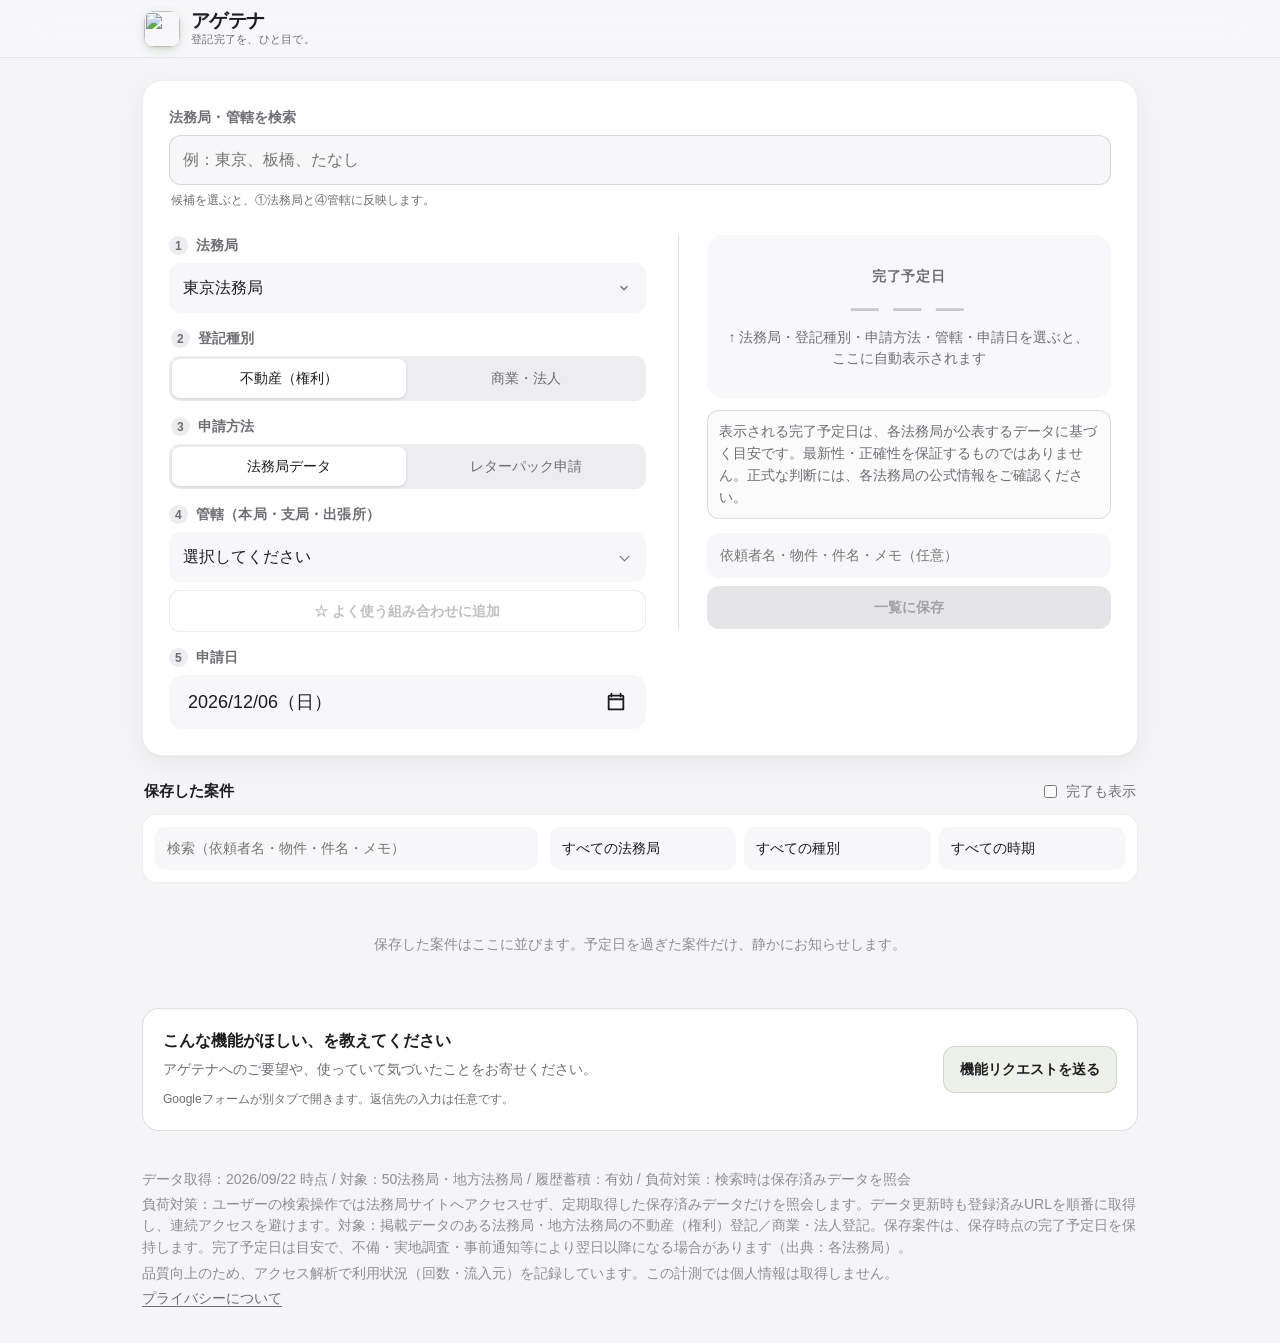
==== app/index.html @ fdaa285c "seo: アゲテナとミチテナの題名・説明文を整備" ====
<!DOCTYPE html>
<html lang="ja">
<head>
  <meta charset="UTF-8" />
  <meta name="viewport" content="width=device-width, initial-scale=1, viewport-fit=cover" />
  <meta name="theme-color" content="#f5f5f7" />
  <meta name="apple-mobile-web-app-capable" content="yes" />
  <meta name="apple-mobile-web-app-status-bar-style" content="default" />
  <meta name="apple-mobile-web-app-title" content="アゲテナ" />
  <title>アゲテナ｜登記完了予定日を確認する無料ツール</title>
  <meta name="description" content="不動産登記・商業登記の完了予定日を確認できる無料ツールです。法務局と申請日を選んで予定日を確認し、案件ごとに保存できます。いしもと司法書士事務所の実務ツール「テナシリーズ」。" />
  <link rel="manifest" href="manifest.webmanifest?v=20260710-agetena" />
  <link rel="apple-touch-icon" sizes="180x180" href="apple-touch-icon.png?v=20260719-v112" />
  <link rel="icon" href="icon.svg?v=20260719-v112" />
  <link rel="stylesheet" href="styles.css?v=20260913-native-date" />
  <!-- Google tag (gtag.js) -->
  <script async src="https://www.googletagmanager.com/gtag/js?id=G-985J90RYS6"></script>
  <script>
    window.dataLayer = window.dataLayer || [];
    function gtag(){dataLayer.push(arguments);}
    gtag("js", new Date());
    gtag("config", "G-985J90RYS6");
  </script>
  <!-- file:// でも動くようデータはJSで読み込む -->
  <script src="data/holidays.js"></script>
  <script src="data/business-days.js?v=20260915-holidays"></script>
  <script src="data/kanryo-integrity.js"></script>
  <script src="data/kanryo.js"></script>
</head>
<body>
  <header class="appbar">
    <div class="appbar__inner">
      <img class="appbar__logo" src="icon.svg?v=20260719-v112" alt="" />
      <div class="appbar__wordmark">
        <h1 class="appbar__title">アゲテナ</h1>
        <span class="appbar__tagline">登記完了を、ひと目で。</span>
      </div>
    </div>
  </header>

  <main class="container">
    <!-- 超過アラート（保存案件が予定日を超過したときだけ表示） -->
    <button id="alert-banner" class="alert-banner" type="button" hidden></button>

    <!-- 完了予定日チェッカー（主役） -->
    <section class="checker" aria-label="完了予定日を調べる">
      <div id="favorites-panel" class="favorites-panel" hidden>
        <div class="favorites-panel__label">よく使う組み合わせ</div>
        <div id="favorite-shortcuts" class="favorite-shortcuts"></div>
      </div>

      <div class="office-search">
        <label for="office-search" class="field__label">法務局・管轄を検索</label>
        <input id="office-search" class="office-search__input" type="search" placeholder="例：東京、板橋、たなし" autocomplete="off" aria-describedby="office-search-help" aria-controls="office-search-results" />
        <p id="office-search-help" class="office-search__help">候補を選ぶと、①法務局と④管轄に反映します。</p>
        <div id="office-search-results" class="office-search__results" hidden>
          <p id="office-search-status" class="office-search__status" role="status" aria-live="polite"></p>
          <ul id="office-search-list" class="office-search__list" aria-label="法務局・管轄の検索結果"></ul>
        </div>
      </div>

      <div class="checker__workspace">
      <div class="checker__inputs">
        <label class="field">
          <span class="field__label"><span class="step">1</span>法務局</span>
          <select id="f-jurisdiction"></select>
        </label>

        <fieldset class="field type-field">
          <legend class="field__label"><span class="step">2</span>登記種別</legend>
          <div class="type-switch">
            <label>
              <input type="radio" name="registration-type" value="realEstate" checked />
              <span>不動産（権利）</span>
            </label>
            <label>
              <input type="radio" name="registration-type" value="commercial" />
              <span>商業・法人</span>
            </label>
          </div>
        </fieldset>

        <fieldset class="field method-field">
          <legend class="field__label"><span class="step">3</span>申請方法</legend>
          <div class="method-switch">
            <label>
              <input type="radio" name="application-method" value="registryData" checked />
              <span>法務局データ</span>
            </label>
            <label>
              <input type="radio" name="application-method" value="letterPack" />
              <span>レターパック申請</span>
            </label>
          </div>
        </fieldset>

        <div class="field">
          <label for="f-office" class="field__label"><span class="step">4</span>管轄（本局・支局・出張所）</label>
          <div id="office-picker" class="office-picker">
            <button id="office-picker-toggle" class="office-picker__toggle" type="button" aria-label="管轄の候補を開く" aria-haspopup="listbox" aria-expanded="false" aria-controls="f-office" hidden>選択してください</button>
            <select id="f-office"></select>
          </div>
          <button id="favorite-toggle" class="favorite-toggle" type="button" aria-pressed="false" disabled>☆ よく使う組み合わせに追加</button>
        </div>

        <div class="field">
          <label for="f-apply" id="f-apply-label" class="field__label"><span class="step">5</span>申請日</label>
          <span class="date-input-wrap">
            <span class="date-input-face" aria-hidden="true">
              <span id="f-apply-display" class="date-input-display"></span>
              <svg class="date-input-calendar" viewBox="0 0 24 24" aria-hidden="true">
                <path d="M7 3v3M17 3v3M4 9h16M5 5h14a1 1 0 0 1 1 1v14H4V6a1 1 0 0 1 1-1Z" />
              </svg>
            </span>
            <input id="f-apply" class="date-input-native" type="date" aria-labelledby="f-apply-label" />
          </span>
        </div>
      </div>

      <div class="checker__summary">
      <!-- 結果（常時表示・自動更新） -->
      <div id="result" class="result result--empty" aria-live="polite">
        <div class="result__caption">完了予定日</div>
        <div class="result__date" id="result-date">— — —</div>
        <div class="result__hint" id="result-hint">↑ 法務局・登記種別・管轄・申請日を選ぶと、ここに自動表示されます</div>
        <button id="result-calendar" class="result__calendar" type="button" hidden>
          <strong>日付を選んで保存</strong>
          <span>登録日と案件名を確認</span>
        </button>
      </div>
      <div class="notice" role="note">
        表示される完了予定日は、各法務局が公表するデータに基づく目安です。最新性・正確性を保証するものではありません。正式な判断には、各法務局の公式情報をご確認ください。
      </div>

      <!-- 保存（補助動作） -->
      <div class="save-row">
        <input id="f-label" type="text" placeholder="依頼者名・物件・件名・メモ（任意）" autocomplete="off" />
        <button id="f-add" class="btn btn--primary" type="button" disabled>一覧に保存</button>
      </div>
      <p id="save-message" class="save-message" hidden></p>
      </div>
      </div>
    </section>

    <!-- 保存先 -->
    <section id="storage-panel" class="storage-panel" aria-label="保存先の設定" hidden>
      <div class="storage-panel__head">
        <div>
          <h2 class="storage-panel__title">保存先</h2>
          <p id="sync-status" class="storage-panel__status">この端末だけに保存中。共有DBには送信されません。</p>
        </div>
      </div>
      <div class="storage-tabs" role="group" aria-label="保存先を選択">
        <button id="mode-local" class="storage-tab is-active" type="button" aria-pressed="true">この端末</button>
        <button id="mode-shared" class="storage-tab" type="button" aria-pressed="false">事務所共有</button>
      </div>
      <form id="shared-login" class="shared-login" hidden>
        <input id="shared-email" type="email" placeholder="メールアドレス" autocomplete="email" />
        <input id="shared-password" type="password" placeholder="パスワード" autocomplete="current-password" />
        <button class="btn btn--primary" type="submit">ログイン</button>
      </form>
      <div id="shared-session" class="shared-session" hidden>
        <label class="shared-office-field">
          <span>事務所</span>
          <select id="shared-office"></select>
        </label>
        <div class="shared-session__actions">
          <button id="shared-refresh" class="mini" type="button">更新</button>
          <button id="shared-logout" class="mini mini--del" type="button">ログアウト</button>
        </div>
      </div>
      <p id="shared-message" class="shared-message" hidden></p>
    </section>

    <!-- 一覧 -->
    <section aria-label="保存した案件">
      <div class="list-head">
        <h2 id="list-title" class="list-head__title">保存した案件</h2>
        <label class="toggle">
          <input id="show-done" type="checkbox" />
          <span>完了も表示</span>
        </label>
      </div>
      <div class="list-tools" aria-label="保存案件の検索と絞り込み">
        <input id="case-search" class="case-search" type="search" placeholder="検索（依頼者名・物件・件名・メモ）" autocomplete="off" />
        <div class="list-filter-grid">
          <select id="case-jurisdiction-filter" aria-label="法務局で絞り込み">
            <option value="">すべての法務局</option>
          </select>
          <select id="case-type-filter" aria-label="種別で絞り込み">
            <option value="">すべての種別</option>
          </select>
          <select id="case-week-filter" aria-label="時期で絞り込み">
            <option value="">すべての時期</option>
            <option value="overdue">期限超過</option>
            <option value="today">今日</option>
            <option value="thisWeek">今週</option>
            <option value="nextWeek">来週</option>
            <option value="later">それ以降</option>
            <option value="unknown">予定日未掲載</option>
          </select>
        </div>
      </div>
      <div id="list" class="list"></div>
      <p id="empty" class="empty">保存した案件はここに並びます。予定日を過ぎた案件だけ、静かにお知らせします。</p>
    </section>

    <section class="feature-request" aria-labelledby="feature-request-title">
      <div>
        <h2 id="feature-request-title">こんな機能がほしい、を教えてください</h2>
        <p>アゲテナへのご要望や、使っていて気づいたことをお寄せください。</p>
        <small>Googleフォームが別タブで開きます。返信先の入力は任意です。</small>
      </div>
      <a class="feature-request__link" href="https://forms.gle/4VkBMT9DcBPb3EDLA" target="_blank" rel="noopener noreferrer">機能リクエストを送る</a>
    </section>
  </main>

  <dialog id="calendar-sheet" class="report-sheet calendar-sheet" aria-labelledby="calendar-sheet-title">
    <div class="report-sheet__handle" aria-hidden="true"></div>
    <div class="report-sheet__head">
      <div>
        <p class="report-sheet__eyebrow">案件保存</p>
        <h2 id="calendar-sheet-title" class="report-sheet__title">登録日を保存</h2>
      </div>
      <button id="calendar-close" class="report-sheet__close" type="button" aria-label="閉じる">×</button>
    </div>
    <p id="calendar-sheet-summary" class="calendar-sheet__summary"></p>
    <label class="calendar-sheet__field">
      <span>登録日</span>
      <input id="calendar-date" type="date" />
    </label>
    <label class="calendar-sheet__field">
      <span>依頼者名・会社名など</span>
      <input id="calendar-label" type="text" autocomplete="off" />
    </label>
    <p id="calendar-title-preview" class="calendar-sheet__title-preview"></p>
    <p id="calendar-sheet-note" class="calendar-sheet__note"></p>
    <button id="calendar-open" class="btn btn--primary report-sheet__copy" type="button">保存</button>
  </dialog>
  <dialog id="report-sheet" class="report-sheet" aria-labelledby="report-sheet-title">
    <div class="report-sheet__handle" aria-hidden="true"></div>
    <div class="report-sheet__head">
      <div>
        <p class="report-sheet__eyebrow">申請報告</p>
        <h2 id="report-sheet-title" class="report-sheet__title">報告文をコピー</h2>
      </div>
      <button id="report-close" class="report-sheet__close" type="button" aria-label="閉じる">×</button>
    </div>
    <textarea id="report-text" class="report-sheet__text" readonly aria-label="申請報告文"></textarea>
    <button id="report-copy" class="btn btn--primary report-sheet__copy" type="button">文面をコピー</button>
  </dialog>

  <footer class="footer">
    <p id="data-meta"></p>
    <p class="footer__note">負荷対策：ユーザーの検索操作では法務局サイトへアクセスせず、定期取得した保存済みデータだけを照会します。データ更新時も登録済みURLを順番に取得し、連続アクセスを避けます。対象：掲載データのある法務局・地方法務局の不動産（権利）登記／商業・法人登記。保存案件は、保存時点の完了予定日を保持します。完了予定日は目安で、不備・実地調査・事前通知等により翌日以降になる場合があります（出典：各法務局）。</p>
    <p class="footer__note">品質向上のため、アクセス解析で利用状況（回数・流入元）を記録しています。この計測では個人情報は取得しません。</p>
    <p class="footer__links"><a href="privacy.html">プライバシーについて</a></p>
  </footer>

  <script src="shared-config.js?v=20260803-v137"></script>
  <script src="app.js?v=20260915-holidays"></script>
  <script data-goatcounter="https://agetena.goatcounter.com/count"
        async src="//gc.zgo.at/count.js"></script>
</body>
</html>
---- app/styles.css ----
:root {
  --background: #f5f5f7;
  --surface: #ffffff;
  --surface-soft: #f7f7f9;
  --text: #1d1d1f;
  --text-secondary: #6e6e73;
  --text-tertiary: #8e8e93;
  --line: rgba(60, 60, 67, 0.16);
  --line-strong: rgba(60, 60, 67, 0.24);
  --focus: #0071e3;
  --brand: #718260;
  --brand-soft: #edf1e9;
  --danger: #a63f3a;
  --danger-bg: #fff7f6;
  --danger-line: rgba(166, 63, 58, 0.18);
  --warning: #8a6416;
  --warning-bg: #fffaf0;
  --shadow: 0 1px 2px rgba(0, 0, 0, 0.04), 0 8px 28px rgba(0, 0, 0, 0.05);
  --radius: 20px;
}

* { box-sizing: border-box; }

html, body {
  margin: 0;
  padding: 0;
  background: var(--background);
  color: var(--text);
  font-family: -apple-system, BlinkMacSystemFont, "SF Pro Display", "SF Pro Text",
    "Helvetica Neue", "Hiragino Sans", "Yu Gothic UI", "Meiryo", sans-serif;
  -webkit-font-smoothing: antialiased;
  -moz-osx-font-smoothing: grayscale;
  -webkit-text-size-adjust: 100%;
  line-height: 1.5;
}

button, input, select { font: inherit; }

/* Header */
.appbar {
  position: sticky;
  top: 0;
  z-index: 10;
  padding: env(safe-area-inset-top) 0 0;
  color: var(--text);
  background: rgba(248, 248, 250, 0.82);
  border-bottom: 1px solid rgba(60, 60, 67, 0.08);
  -webkit-backdrop-filter: saturate(190%) blur(24px);
  backdrop-filter: saturate(190%) blur(24px);
}
.appbar__inner {
  display: flex;
  align-items: center;
  gap: 11px;
  max-width: 600px;
  margin: 0 auto;
  padding: 11px 24px 10px;
}
.appbar__logo {
  display: block;
  width: 36px;
  height: 36px;
  border-radius: 10px;
  box-shadow: 0 3px 10px rgba(79, 111, 39, 0.2), 0 1px 2px rgba(0, 0, 0, 0.08);
}
.appbar__wordmark {
  display: flex;
  flex-direction: column;
  min-width: 0;
  gap: 1px;
}
.appbar__title {
  margin: 0;
  font-size: 19px;
  font-weight: 730;
  line-height: 1.08;
  letter-spacing: -0.035em;
}
.appbar__tagline { color: var(--text-secondary); font-size: 11px; font-weight: 560; line-height: 1.25; letter-spacing: 0.025em; }

/* Layout */
.container { max-width: 600px; margin: 0 auto; padding: 22px 22px 10px; }

/* Overdue notice: displayed only after the due date */
.alert-banner {
  display: block;
  width: 100%;
  margin: 0 0 16px;
  padding: 13px 15px;
  color: var(--danger);
  background: var(--danger-bg);
  border: 1px solid var(--danger-line);
  border-radius: 14px;
  text-align: left;
  font-size: 14px;
  font-weight: 600;
  line-height: 1.45;
  cursor: pointer;
  transition: opacity 0.15s ease, transform 0.15s ease;
}
.alert-banner[hidden] { display: none; }
.alert-banner:active { transform: scale(0.995); opacity: 0.8; }
.alert-banner .alert-banner__sub {
  display: block;
  margin-top: 3px;
  color: #8a6663;
  font-size: 14px;
  font-weight: 400;
}

/* Main checker */
.checker {
  margin-bottom: 24px;
  padding: 18px;
  background: var(--surface);
  border: 1px solid rgba(60, 60, 67, 0.08);
  border-radius: var(--radius);
  box-shadow: var(--shadow);
}
.favorites-panel {
  margin: 0 0 16px;
  padding: 0 0 16px;
  border-bottom: 1px solid var(--line);
}
.favorites-panel[hidden] { display: none; }
.favorites-panel__label {
  margin-bottom: 9px;
  color: var(--text-secondary);
  font-size: 14px;
  font-weight: 600;
}
.favorite-shortcuts {
  display: grid;
  grid-template-columns: 1fr;
  gap: 8px;
}
.favorite-chip {
  display: flex;
  align-items: center;
  gap: 10px;
  width: 100%;
  min-width: 0;
  padding: 10px 12px;
  color: var(--text);
  background: var(--surface-soft);
  border: 1px solid var(--line);
  border-radius: 12px;
  text-align: left;
  cursor: pointer;
}
.favorite-chip:active { opacity: 0.7; }
.favorite-chip__star {
  flex: 0 0 auto;
  color: #8a731e;
  font-size: 15px;
}
.favorite-chip__text { min-width: 0; }
.favorite-chip__office {
  display: block;
  color: var(--text);
  font-size: 14px;
  font-weight: 600;
  line-height: 1.35;
  overflow-wrap: anywhere;
}
.favorite-chip__meta {
  display: block;
  margin-top: 2px;
  color: var(--text-secondary);
  font-size: 14px;
  line-height: 1.35;
  overflow-wrap: anywhere;
}
.checker__inputs { display: flex; flex-direction: column; gap: 15px; }

.field { display: block; }
.type-field,
.method-field { min-width: 0; margin: 0; padding: 0; border: 0; }
.field__label {
  display: flex;
  align-items: center;
  gap: 8px;
  margin-bottom: 7px;
  color: var(--text-secondary);
  font-size: 14px;
  font-weight: 600;
  letter-spacing: 0.01em;
}
.step {
  display: inline-flex;
  align-items: center;
  justify-content: center;
  width: 19px;
  height: 19px;
  border-radius: 50%;
  color: var(--text-secondary);
  background: #ededf0;
  font-size: 12px;
  font-weight: 650;
}
.type-switch,
.method-switch {
  display: grid;
  grid-template-columns: 1fr 1fr;
  gap: 3px;
  padding: 3px;
  background: #ededf0;
  border-radius: 11px;
}
.type-switch label,
.method-switch label { position: relative; cursor: pointer; }
.type-switch input,
.method-switch input { position: absolute; opacity: 0; pointer-events: none; }
.type-switch span,
.method-switch span {
  display: block;
  padding: 9px 7px;
  border-radius: 8px;
  color: var(--text-secondary);
  font-size: 14px;
  font-weight: 550;
  text-align: center;
  transition: color 0.15s ease, background 0.15s ease, box-shadow 0.15s ease;
}
.type-switch input:checked + span,
.method-switch input:checked + span {
  color: var(--text);
  background: var(--surface);
  box-shadow: 0 1px 3px rgba(0, 0, 0, 0.12);
}
.type-switch input:focus-visible + span,
.method-switch input:focus-visible + span { outline: 3px solid rgba(0, 113, 227, 0.22); }

.field select,
.field input {
  width: 100%;
  padding: 12px 13px;
  color: var(--text);
  background-color: var(--surface-soft);
  border: 1px solid transparent;
  border-radius: 12px;
  font-size: 16px;
  appearance: none;
  transition: background 0.15s ease, border-color 0.15s ease, box-shadow 0.15s ease;
}
.field select {
  padding-right: 40px;
  cursor: pointer;
  background-image: url("data:image/svg+xml,%3Csvg xmlns='http://www.w3.org/2000/svg' width='14' height='14' viewBox='0 0 24 24' fill='none' stroke='%236e6e73' stroke-width='2.2'%3E%3Cpath d='M6 9l6 6 6-6'/%3E%3C/svg%3E");
  background-repeat: no-repeat;
  background-position: right 14px center;
}
.field select:focus,
.field input:focus,
.save-row input:focus {
  outline: none;
  background-color: var(--surface);
  border-color: var(--focus);
  box-shadow: 0 0 0 3px rgba(0, 113, 227, 0.14);
}
.date-input-wrap {
  position: relative;
  display: flex;
  align-items: center;
  min-height: 52px;
  background: var(--surface-soft);
  border: 1px solid transparent;
  border-radius: 14px;
  overflow: hidden;
}
.date-input-face {
  display: flex;
  align-items: center;
  justify-content: space-between;
  width: 100%;
  min-height: 52px;
  padding: 0 18px;
  color: var(--text);
  background: transparent;
  border: 0;
  pointer-events: none;
}

.date-input-display {
  color: var(--text);
  font-size: 18px;
  font-weight: 450;
  font-variant-numeric: tabular-nums;
  pointer-events: none;
}
.date-input-calendar { width: 22px; height: 22px; fill: none; stroke: currentColor; stroke-width: 2; stroke-linecap: round; stroke-linejoin: round; pointer-events: none; }
/* 日付欄を直接操作させ、iOSで動かないshowPicker()に依存しない。 */
.field .date-input-native {
  position: absolute;
  inset: 0;
  width: 100%;
  height: 100%;
  min-width: 0;
  margin: 0;
  padding: 0;
  opacity: 0;
  cursor: pointer;
}
/* PCでも日付文字列・アイコンのどちらからも標準カレンダーを開く。 */
.date-input-native::-webkit-calendar-picker-indicator {
  position: absolute;
  inset: 0;
  width: auto;
  height: auto;
  margin: 0;
  padding: 0;
  cursor: pointer;
}
.date-input-wrap:focus-within {
  background: var(--surface);
  border-color: var(--focus);
  box-shadow: 0 0 0 3px rgba(0, 113, 227, 0.14);
}
.favorite-toggle {
  display: block;
  width: 100%;
  min-height: 42px;
  margin: 8px 0 0;
  padding: 9px 12px;
  color: var(--text-secondary);
  background: var(--surface);
  border: 1px solid var(--line);
  border-radius: 11px;
  font-size: 14px;
  font-weight: 600;
  cursor: pointer;
  transition: background 0.15s ease, border-color 0.15s ease, opacity 0.15s ease;
}
.favorite-toggle.is-active {
  color: #75631d;
  background: #fffaf0;
  border-color: rgba(117, 99, 29, 0.22);
}
.favorite-toggle:disabled { color: var(--text-tertiary); cursor: default; opacity: 0.55; }

/* Date result */
.result {
  margin: 18px 0;
  padding: 22px 16px 20px;
  background: var(--surface-soft);
  border: 1px solid transparent;
  border-radius: 16px;
  text-align: center;
  transition: background 0.18s ease, border-color 0.18s ease;
}
.result__caption {
  color: var(--text-secondary);
  font-size: 14px;
  font-weight: 600;
  letter-spacing: 0.05em;
}
.result__date {
  margin: 5px 0 3px;
  color: var(--text);
  font-size: 36px;
  font-weight: 650;
  line-height: 1.16;
  letter-spacing: 0;
  font-variant-numeric: tabular-nums;
}
.result__hint { color: var(--text-secondary); font-size: 14px; }
.result__calendar {
  display: flex;
  flex-direction: column;
  align-items: center;
  gap: 2px;
  width: 100%;
  margin-top: 14px;
  padding: 11px 14px;
  color: #365625;
  background: rgba(158, 202, 69, 0.14);
  border: 1px solid rgba(103, 138, 54, 0.24);
  border-radius: 12px;
  cursor: pointer;
  transition: transform 100ms ease-out, background 150ms ease-out;
}
.result__calendar[hidden] { display: none; }
.result__calendar strong { font-size: 14px; font-weight: 700; }
.result__calendar span { color: var(--text-secondary); font-size: 12px; font-weight: 500; }
.result__calendar:active { transform: scale(0.985); background: rgba(158, 202, 69, 0.22); }
.result__calendar:focus-visible { outline: 3px solid rgba(103, 138, 54, 0.24); outline-offset: 2px; }

.result--empty { background: #f8f8fa; }
.result--empty .result__date { color: #c7c7cc; font-size: 28px; letter-spacing: 0.12em; }
.result--ok,
.result--due { background: var(--surface-soft); }
.result--over {
  background: var(--danger-bg);
  border-color: var(--danger-line);
}
.result--over .result__date { color: var(--danger); }
.result--over .result__hint { color: #8a6663; }
.result--warn { background: var(--warning-bg); }
.result--warn .result__date { color: var(--warning); font-size: 22px; letter-spacing: 0; }
.result--warn .result__caption { color: #8a7347; }
.notice {
  margin: -6px 0 14px;
  padding: 10px 11px;
  color: var(--text-secondary);
  background: #fbfbfc;
  border: 1px solid var(--line);
  border-radius: 12px;
  font-size: 14px;
  line-height: 1.55;
}
.integrity-status {
  margin: -5px 0 15px;
  padding: 8px 10px;
  color: var(--text-secondary);
  background: var(--surface-soft);
  border-radius: 10px;
  font-size: 12px;
  line-height: 1.45;
}
.integrity-status--ok { color: #4d5f3d; background: #f1f6ec; }
.integrity-status--warn { color: var(--warning); background: var(--warning-bg); }
.integrity-status--error { color: var(--danger); background: var(--danger-bg); }

/* Save */
.save-row { display: flex; gap: 8px; }
.save-row input {
  flex: 1;
  min-width: 0;
  padding: 11px 12px;
  color: var(--text);
  background: var(--surface-soft);
  border: 1px solid transparent;
  border-radius: 12px;
  font-size: 14px;
}
.btn {
  padding: 11px 17px;
  border: 0;
  border-radius: 12px;
  font-size: 14px;
  font-weight: 600;
  white-space: nowrap;
  cursor: pointer;
  transition: transform 0.08s ease, opacity 0.15s ease;
}
.btn:active { transform: scale(0.98); }
.btn--primary { color: #fff; background: var(--text); }
.btn--primary:disabled { color: #a1a1a6; background: #e5e5e7; cursor: default; }
.save-message {
  margin: 7px 2px 0;
  color: var(--text-secondary);
  font-size: 12px;
  line-height: 1.45;
}
.save-message--warn { color: var(--warning); }

/* Saved cases */
.list-head { display: flex; align-items: center; justify-content: space-between; margin: 4px 2px 11px; }
.list-head__title { margin: 0; color: var(--text); font-size: 15px; font-weight: 650; letter-spacing: 0; }
.toggle { display: flex; align-items: center; gap: 6px; color: var(--text-secondary); font-size: 14px; }
.toggle input { accent-color: var(--text); }
.list-tools {
  margin: 0 0 12px;
  padding: 12px;
  background: var(--surface);
  border: 1px solid rgba(60, 60, 67, 0.08);
  border-radius: 15px;
  box-shadow: 0 1px 2px rgba(0, 0, 0, 0.025);
}
.case-search,
.list-filter-grid select {
  width: 100%;
  min-width: 0;
  padding: 10px 11px;
  color: var(--text);
  background: var(--surface-soft);
  border: 1px solid transparent;
  border-radius: 11px;
  font-size: 14px;
  appearance: none;
}
.case-search:focus,
.list-filter-grid select:focus {
  outline: none;
  background-color: var(--surface);
  border-color: var(--focus);
  box-shadow: 0 0 0 3px rgba(0, 113, 227, 0.14);
}
.list-filter-grid {
  display: grid;
  grid-template-columns: minmax(0, 1fr) minmax(0, 1fr);
  gap: 8px;
  margin-top: 8px;
}
.list-filter-grid .mini { min-height: 39px; }

.list { display: flex; flex-direction: column; gap: 10px; }
.list-group {
  margin: 8px 2px 0;
  color: var(--text-secondary);
  font-size: 14px;
  font-weight: 700;
}
.item {
  padding: 15px;
  background: var(--surface);
  border: 1px solid rgba(60, 60, 67, 0.08);
  border-radius: 17px;
  box-shadow: 0 1px 2px rgba(0, 0, 0, 0.025);
}
.item--due { background: var(--surface); }
.item--over { background: var(--danger-bg); border-color: var(--danger-line); }
.item--unknown { background: #fffdf8; }
.item--draft { background: #fbfff2; border-color: rgba(158, 202, 69, 0.34); }
.item--done { opacity: 0.52; }
.item__top { display: flex; align-items: center; gap: 8px; margin-bottom: 6px; }
.item__label {
  flex: 1;
  min-width: 0;
  padding: 3px 5px;
  margin: -3px -5px;
  color: var(--text);
  background: transparent;
  border: 0;
  border-radius: 8px;
  font-size: 15px;
  font-weight: 650;
  text-align: left;
  word-break: break-all;
  cursor: pointer;
  transition: background 100ms ease-out, transform 100ms ease-out;
}
.item__label:active { background: rgba(60, 60, 67, 0.08); transform: scale(0.985); }
.item__label:focus-visible { outline: 3px solid rgba(0, 113, 227, 0.22); }
.badge {
  padding: 3px 8px;
  border-radius: 999px;
  font-size: 14px;
  font-weight: 600;
  white-space: nowrap;
}
.badge--wait { color: var(--text-secondary); background: #efeff1; }
.badge--due { color: #53687c; background: #eef3f7; }
.badge--over { color: var(--danger); background: #f8e9e7; }
.badge--unknown { color: var(--warning); background: #f8f0dc; }
.badge--draft { color: #5f7f1f; background: #edf6d8; }
.badge--done { color: var(--text-tertiary); background: #efeff1; }
.item__office,
.item__row { color: var(--text-secondary); font-size: 14px; }
.item__due { margin-top: 3px; color: var(--text-secondary); font-size: 14px; }
.item__due b { color: var(--text); font-size: 15px; font-weight: 600; }
.item__source { margin-left: 6px; color: var(--text-tertiary); font-size: 12px; font-weight: 500; }
.item__latest {
  margin-top: 4px;
  padding: 7px 9px;
  color: var(--text-secondary);
  background: var(--surface-soft);
  border-radius: 9px;
  font-size: 14px;
}
.item__latest b { color: var(--text); font-weight: 600; }
.item__latest-note { margin-left: 5px; color: var(--text-tertiary); font-size: 14px; }
.item__snapshot { margin-top: 3px; color: var(--text-tertiary); font-size: 12px; }
.item--draft .item__due b { color: #4f6f1c; }
.item--over .item__due b { color: var(--danger); }
.item__actions { display: flex; flex-wrap: wrap; gap: 8px; margin-top: 11px; }
.mini {
  padding: 6px 11px;
  color: var(--text-secondary);
  background: #f3f3f5;
  border: 0;
  border-radius: 9px;
  font-size: 14px;
  font-weight: 550;
  cursor: pointer;
}
.mini--done { color: #3d5f76; }
.mini--copy { color: #4d5f3d; }
.mini--calendar { color: #6c5a20; }
.mini--undo { color: var(--text-secondary); }
.mini--del { margin-left: auto; color: #9b5a56; background: transparent; }
.empty { padding: 25px 16px; color: var(--text-tertiary); text-align: center; font-size: 14px; }

/* Footer */
.mini--report { color: #315f48; background: #edf6f0; }
.footer {
  max-width: 600px;
  margin: 0 auto;
  padding: 16px 22px calc(30px + env(safe-area-inset-bottom));
  color: var(--text-tertiary);
  font-size: 14px;
}
.footer p { margin: 4px 0; }
.footer__note { line-height: 1.55; }
.footer__links a { color: var(--text-secondary); text-underline-offset: 3px; }

/* Privacy page */
.privacy-page { padding-top: 24px; }
.privacy-card,
.privacy-section {
  margin-bottom: 16px;
  padding: 18px;
  background: var(--surface);
  border: 1px solid rgba(60, 60, 67, 0.08);
  border-radius: 18px;
  box-shadow: var(--shadow);
}
.privacy-page__eyebrow {
  margin: 0 0 6px;
  color: var(--brand);
  font-size: 14px;
  font-weight: 700;
}
.privacy-page__title {
  margin: 0 0 8px;
  color: var(--text);
  font-size: 22px;
  letter-spacing: 0;
  line-height: 1.35;
}
.privacy-page__lead,
.privacy-page__updated,
.privacy-section p,
.privacy-section li {
  color: var(--text-secondary);
  font-size: 14px;
  line-height: 1.75;
}
.privacy-page__lead,
.privacy-page__updated,
.privacy-section p { margin: 0 0 10px; }
.privacy-page__updated { font-size: 14px; }
.privacy-section h2 {
  margin: 0 0 10px;
  color: var(--text);
  font-size: 15px;
  font-weight: 700;
  letter-spacing: 0;
}
.privacy-section ul { margin: 0 0 10px; padding-left: 1.4em; }
.privacy-section a,
.privacy-page__back a {
  color: var(--brand);
  font-weight: 650;
  text-underline-offset: 3px;
}
.privacy-page__back {
  margin: 20px 0 0;
  text-align: center;
  font-size: 14px;
}

@media (max-width: 390px) {
  .container { padding-inline: 16px; }
  .checker { padding: 15px; }
  .result__date { font-size: 32px; }
  .save-row { flex-direction: column; }
  .btn { width: 100%; }
  .list-filter-grid { grid-template-columns: 1fr; }
}

/* Storage mode / office sharing */
.storage-panel {
  margin: 0 0 18px;
  padding: 15px;
  background: var(--surface);
  border: 1px solid rgba(60, 60, 67, 0.08);
  border-radius: 17px;
  box-shadow: 0 1px 2px rgba(0, 0, 0, 0.025);
}
.storage-panel__head { display: flex; align-items: flex-start; justify-content: space-between; gap: 10px; }
.storage-panel__title { margin: 0; color: var(--text); font-size: 14px; font-weight: 650; letter-spacing: 0; }
.storage-panel__status { margin: 3px 0 0; color: var(--text-secondary); font-size: 14px; line-height: 1.45; }
.storage-tabs {
  display: grid;
  grid-template-columns: 1fr 1fr;
  gap: 3px;
  margin-top: 12px;
  padding: 3px;
  background: #ededf0;
  border-radius: 11px;
}
.storage-tab {
  padding: 9px 7px;
  color: var(--text-secondary);
  background: transparent;
  border: 0;
  border-radius: 8px;
  font-size: 14px;
  font-weight: 550;
  cursor: pointer;
  transition: color 0.15s ease, background 0.15s ease, box-shadow 0.15s ease;
}
.storage-tab.is-active {
  color: var(--text);
  background: var(--surface);
  box-shadow: 0 1px 3px rgba(0, 0, 0, 0.12);
}
.storage-tab:focus-visible { outline: 3px solid rgba(0, 113, 227, 0.22); }
.shared-login {
  display: grid;
  grid-template-columns: minmax(0, 1fr) minmax(0, 1fr) auto;
  gap: 8px;
  margin-top: 12px;
}
.shared-login[hidden],
.shared-session[hidden],
.shared-message[hidden] { display: none; }
.shared-login input,
.shared-office-field select {
  min-width: 0;
  padding: 10px 11px;
  color: var(--text);
  background: var(--surface-soft);
  border: 1px solid transparent;
  border-radius: 12px;
  font-size: 14px;
}
.shared-login input:focus,
.shared-office-field select:focus {
  outline: none;
  background-color: var(--surface);
  border-color: var(--focus);
  box-shadow: 0 0 0 3px rgba(0, 113, 227, 0.14);
}
.shared-session { display: flex; align-items: end; gap: 10px; margin-top: 12px; }
.shared-office-field { flex: 1; min-width: 0; color: var(--text-secondary); font-size: 14px; font-weight: 600; }
.shared-office-field span { display: block; margin-bottom: 5px; }
.shared-office-field select { width: 100%; }
.shared-session__actions { display: flex; gap: 7px; padding-bottom: 1px; }
.shared-message {
  margin: 11px 0 0;
  padding: 10px 11px;
  color: var(--warning);
  background: var(--warning-bg);
  border-radius: 12px;
  font-size: 14px;
  line-height: 1.5;
}

/* Application report sheet */
.report-sheet {
  width: min(520px, calc(100% - 28px));
  margin: auto auto max(14px, env(safe-area-inset-bottom));
  padding: 10px 16px 16px;
  color: var(--text);
  background: rgba(250, 250, 252, 0.9);
  backdrop-filter: blur(28px) saturate(180%);
  -webkit-backdrop-filter: blur(28px) saturate(180%);
  border: 1px solid rgba(255, 255, 255, 0.72);
  border-radius: 24px;
  box-shadow: 0 20px 60px rgba(0, 0, 0, 0.24);
}
.report-sheet[open] { animation: sheet-in 320ms cubic-bezier(0.22, 1, 0.36, 1); }
.report-sheet::backdrop { background: rgba(18, 18, 20, 0.28); backdrop-filter: blur(3px); }
.report-sheet__handle { width: 36px; height: 5px; margin: 0 auto 12px; background: rgba(60, 60, 67, 0.25); border-radius: 999px; }
.report-sheet__head { display: flex; align-items: flex-start; justify-content: space-between; gap: 12px; }
.report-sheet__eyebrow { margin: 0 0 3px; color: var(--text-secondary); font-size: 12px; font-weight: 650; letter-spacing: 0.04em; }
.report-sheet__title { margin: 0; font-size: 20px; line-height: 1.2; letter-spacing: -0.02em; }
.report-sheet__close { width: 32px; height: 32px; padding: 0; color: var(--text-secondary); background: rgba(118, 118, 128, 0.12); border: 0; border-radius: 50%; font-size: 22px; line-height: 1; cursor: pointer; }
.report-sheet__close:active { transform: scale(0.92); }
.report-sheet__text { box-sizing: border-box; width: 100%; min-height: 160px; margin: 16px 0 12px; padding: 14px; resize: vertical; color: var(--text); background: rgba(255, 255, 255, 0.72); border: 1px solid rgba(60, 60, 67, 0.1); border-radius: 15px; font: inherit; font-size: 15px; line-height: 1.7; }
.report-sheet__copy { width: 100%; }
.calendar-sheet__summary {
  margin: 14px 0 12px;
  color: var(--text);
  font-size: 15px;
  line-height: 1.55;
}
.calendar-sheet__field {
  display: grid;
  gap: 6px;
  margin: 0 0 12px;
  color: var(--text-secondary);
  font-size: 13px;
  font-weight: 650;
}
.calendar-sheet__field input {
  box-sizing: border-box;
  width: 100%;
  padding: 13px 14px;
  color: var(--text);
  background: rgba(255, 255, 255, 0.76);
  border: 1px solid rgba(60, 60, 67, 0.12);
  border-radius: 14px;
  font: inherit;
  font-size: 17px;
}
.calendar-sheet__note {
  margin: 0 0 14px;
  color: var(--text-secondary);
  font-size: 13px;
  line-height: 1.55;
}
.calendar-sheet__title-preview {
  margin: 0 0 12px;
  padding: 10px 12px;
  color: var(--text);
  background: rgba(158, 202, 69, 0.11);
  border: 1px solid rgba(103, 138, 54, 0.18);
  border-radius: 12px;
  font-size: 13px;
  line-height: 1.5;
}
@keyframes sheet-in { from { opacity: 0; transform: translateY(24px) scale(0.98); } to { opacity: 1; transform: none; } }

@media (prefers-reduced-motion: reduce) {
  .report-sheet[open] { animation: none; }
  .item__label, .btn, .mini { transition: none; }
}

@media (prefers-reduced-transparency: reduce) {
  .report-sheet { background: #fafafc; backdrop-filter: none; -webkit-backdrop-filter: none; }
}

@media (max-width: 430px) {
  .shared-login { grid-template-columns: 1fr; }
  .shared-login .btn { width: 100%; }
  .shared-session { align-items: stretch; flex-direction: column; }
  .shared-session__actions { justify-content: flex-end; }
}

/* 法務局・管轄検索。候補は入力欄の下に展開する。 */
.office-search { margin-bottom: 20px; }
.office-search__input {
  display: block; width: 100%; min-width: 0; padding: 12px 13px;
  color: var(--text); background: var(--surface-soft); border: 1px solid var(--line);
  border-radius: 12px; font: inherit; font-size: 16px;
}
.office-search__input:focus {
  outline: none; background: var(--surface); border-color: var(--focus);
  box-shadow: 0 0 0 3px rgba(0, 113, 227, 0.14);
}
.office-search__help { margin: 6px 2px 0; color: var(--text-secondary); font-size: 12px; }
.office-search__results { margin-top: 10px; border: 1px solid var(--line); border-radius: 12px; overflow: hidden; }
.office-search__results[hidden] { display: none; }
.office-search__status { margin: 0; padding: 10px 12px; color: var(--text-secondary); background: var(--surface-soft); font-size: 13px; }
.office-search__list { max-height: 280px; overflow-y: auto; overscroll-behavior: contain; margin: 0; padding: 0; list-style: none; }
.office-search__option {
  display: flex; flex-wrap: wrap; justify-content: space-between; align-items: center; gap: 4px 14px;
  width: 100%; min-height: 48px; padding: 11px 13px; border: 0; border-top: 1px solid var(--line);
  background: var(--surface); color: var(--text); text-align: left; font-size: 14px; cursor: pointer;
}
.office-search__option:hover, .office-search__option:focus-visible { background: var(--brand-soft); }
.office-search__option:focus-visible { outline: 2px solid var(--focus); outline-offset: -2px; }
.office-search__jurisdiction { color: var(--text-secondary); font-size: 12px; }
.checker__workspace, .checker__summary { display: contents; }

/* スマホは従来の幅・縦並び。PCでは入力と結果を並べる。 */
@media (min-width: 960px) {
  .appbar__inner, .container, .footer { max-width: 1040px; }
  .checker { padding: 26px; }
  .checker__workspace { display: grid; grid-template-columns: minmax(0, 1.1fr) minmax(0, 1fr); gap: 32px; align-items: start; }
  .checker__summary { display: block; min-width: 0; padding-left: 28px; border-left: 1px solid var(--line); }
  .checker__summary .result { margin-top: 0; padding-top: 30px; padding-bottom: 28px; }
  .checker__summary .save-row { flex-direction: column; }
  .checker__summary .save-row .btn { width: 100%; }
  .favorite-shortcuts { grid-template-columns: repeat(2, minmax(0, 1fr)); }
  .office-search { margin-bottom: 26px; }
  .list-tools { display: grid; grid-template-columns: minmax(220px, 1fr) minmax(0, 1.5fr); gap: 12px; align-items: center; }
  .list-filter-grid { margin-top: 0; grid-template-columns: repeat(3, minmax(0, 1fr)); }
}

/* PCの管轄候補は選択ボタンの直下に展開。スマホは従来のselectを使う。 */
.office-picker__toggle, .office-picker__toggle[hidden] { display: none; }
@media (min-width: 960px) {
  .office-picker--enhanced .office-picker__toggle {
    position: relative; display: block; width: 100%; padding: 12px 40px 12px 13px;
    border: 1px solid transparent; border-radius: 12px; font: inherit; font-size: 16px;
    background: var(--surface-soft); color: var(--text); text-align: left; cursor: pointer;
  }
  .office-picker__toggle::after {
    content: ""; position: absolute; right: 17px; top: 20px; width: 6px; height: 6px;
    border-right: 1.5px solid var(--text-secondary); border-bottom: 1.5px solid var(--text-secondary); transform: rotate(45deg);
  }
  .office-picker__toggle:focus-visible { outline: 2px solid var(--focus); outline-offset: 2px; }
  .office-picker__toggle:disabled { color: var(--text-tertiary); cursor: default; }
  .office-picker--enhanced:not(.is-open) #f-office { display: none; }
  .office-picker--enhanced.is-open #f-office {
    display: block; height: 252px; margin-top: 6px; padding: 4px;
    background: var(--surface); background-image: none; border: 1px solid var(--line-strong);
    border-radius: 12px; overflow-y: auto; overscroll-behavior: contain;
  }
  .office-picker--enhanced #f-office option { padding: 7px 9px; border-radius: 6px; font-size: 16px; }
}

.feature-request { display:flex; flex-direction:column; gap:16px; margin:28px 0 8px; padding:20px; background:var(--surface); border:1px solid var(--line); border-radius:17px; }
.feature-request h2 { margin:0 0 6px; font-size:16px; font-weight:650; }
.feature-request p { margin:0 0 6px; color:var(--text-secondary); font-size:14px; }
.feature-request small { color:var(--text-secondary); font-size:12px; }
.feature-request__link { display:inline-block; padding:12px 16px; border:1px solid var(--line); border-radius:12px; background:var(--brand-soft); color:var(--text); font:inherit; font-size:14px; font-weight:600; text-decoration:none; text-align:center; }
.feature-request__link:hover { background:var(--surface-soft); }
.feature-request__link:focus-visible { outline:2px solid var(--focus); outline-offset:3px; }
@media(min-width:960px) { .feature-request { flex-direction:row; align-items:center; justify-content:space-between; gap:24px; } .feature-request__link { flex-shrink:0; } }
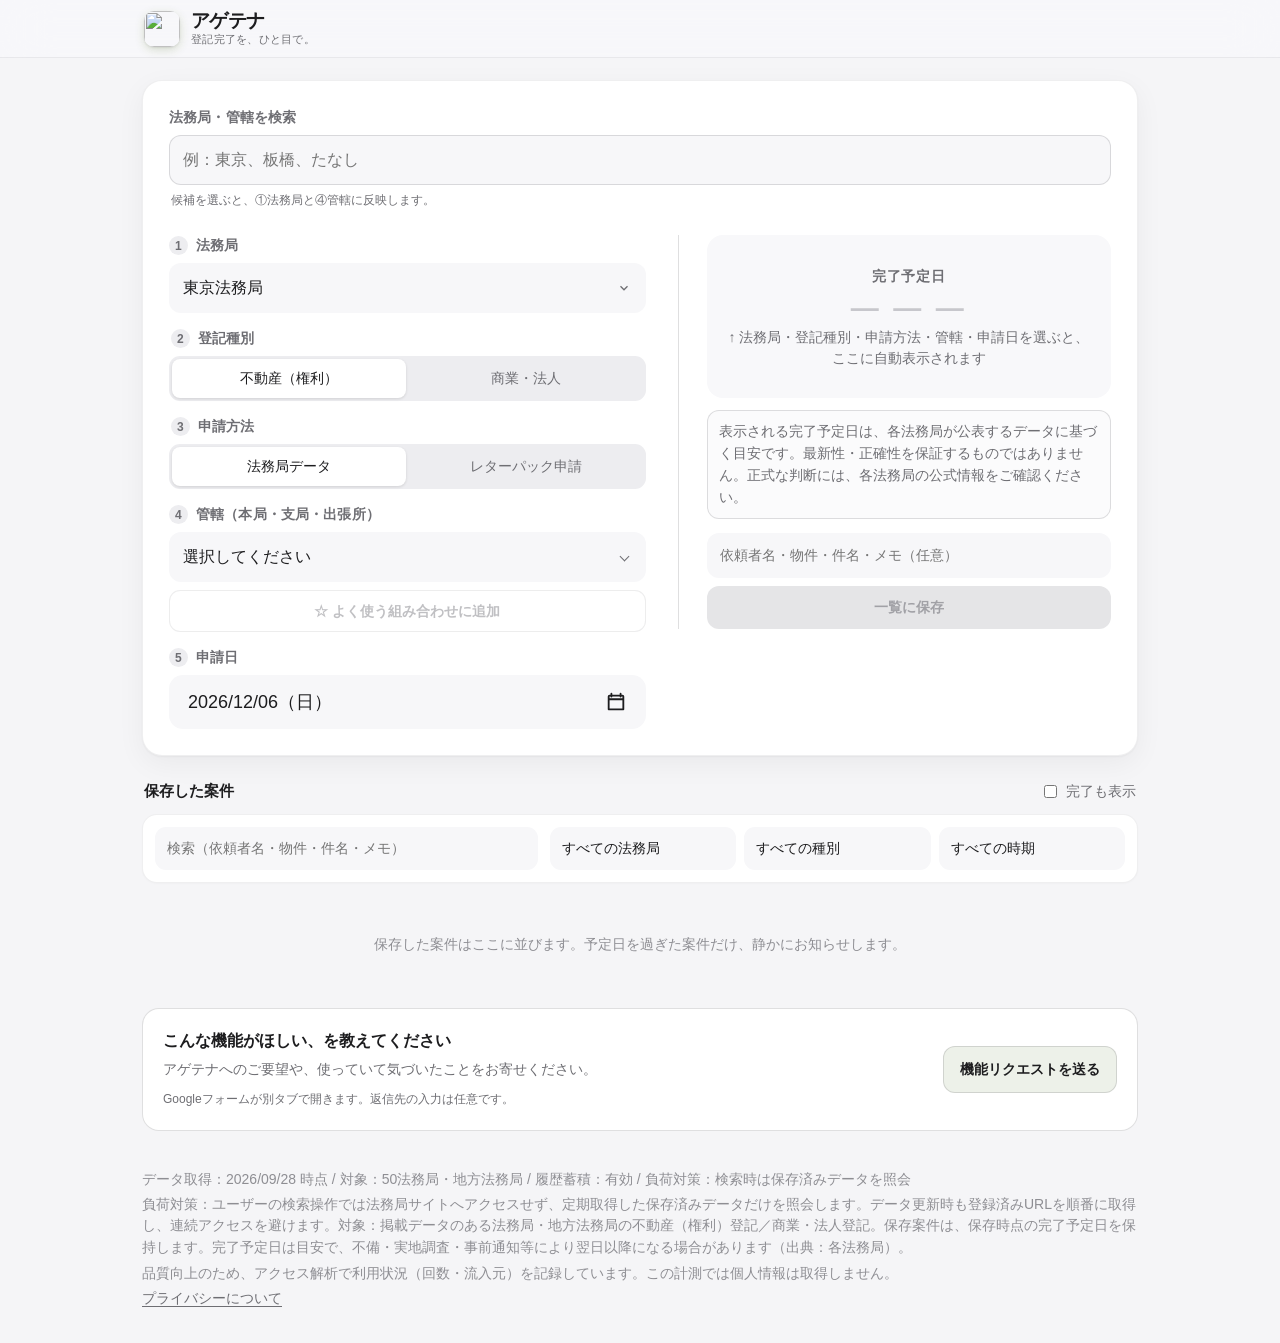
==== commit 2235f47e: "fix: recover bureau data and add token-free maintenance audits" ====
--- a/app/index.html
+++ b/app/index.html
@@ -197,7 +197,7 @@
             <option value="thisWeek">今週</option>
             <option value="nextWeek">来週</option>
             <option value="later">それ以降</option>
-            <option value="unknown">予定日未掲載</option>
+            <option value="unknown">予定日未取得</option>
           </select>
         </div>
       </div>
@@ -258,7 +258,7 @@
   </footer>
 
   <script src="shared-config.js?v=20260803-v137"></script>
-  <script src="app.js?v=20260915-holidays"></script>
+  <script src="app.js?v=20260928-maintenance"></script>
   <script data-goatcounter="https://agetena.goatcounter.com/count"
         async src="//gc.zgo.at/count.js"></script>
 </body>
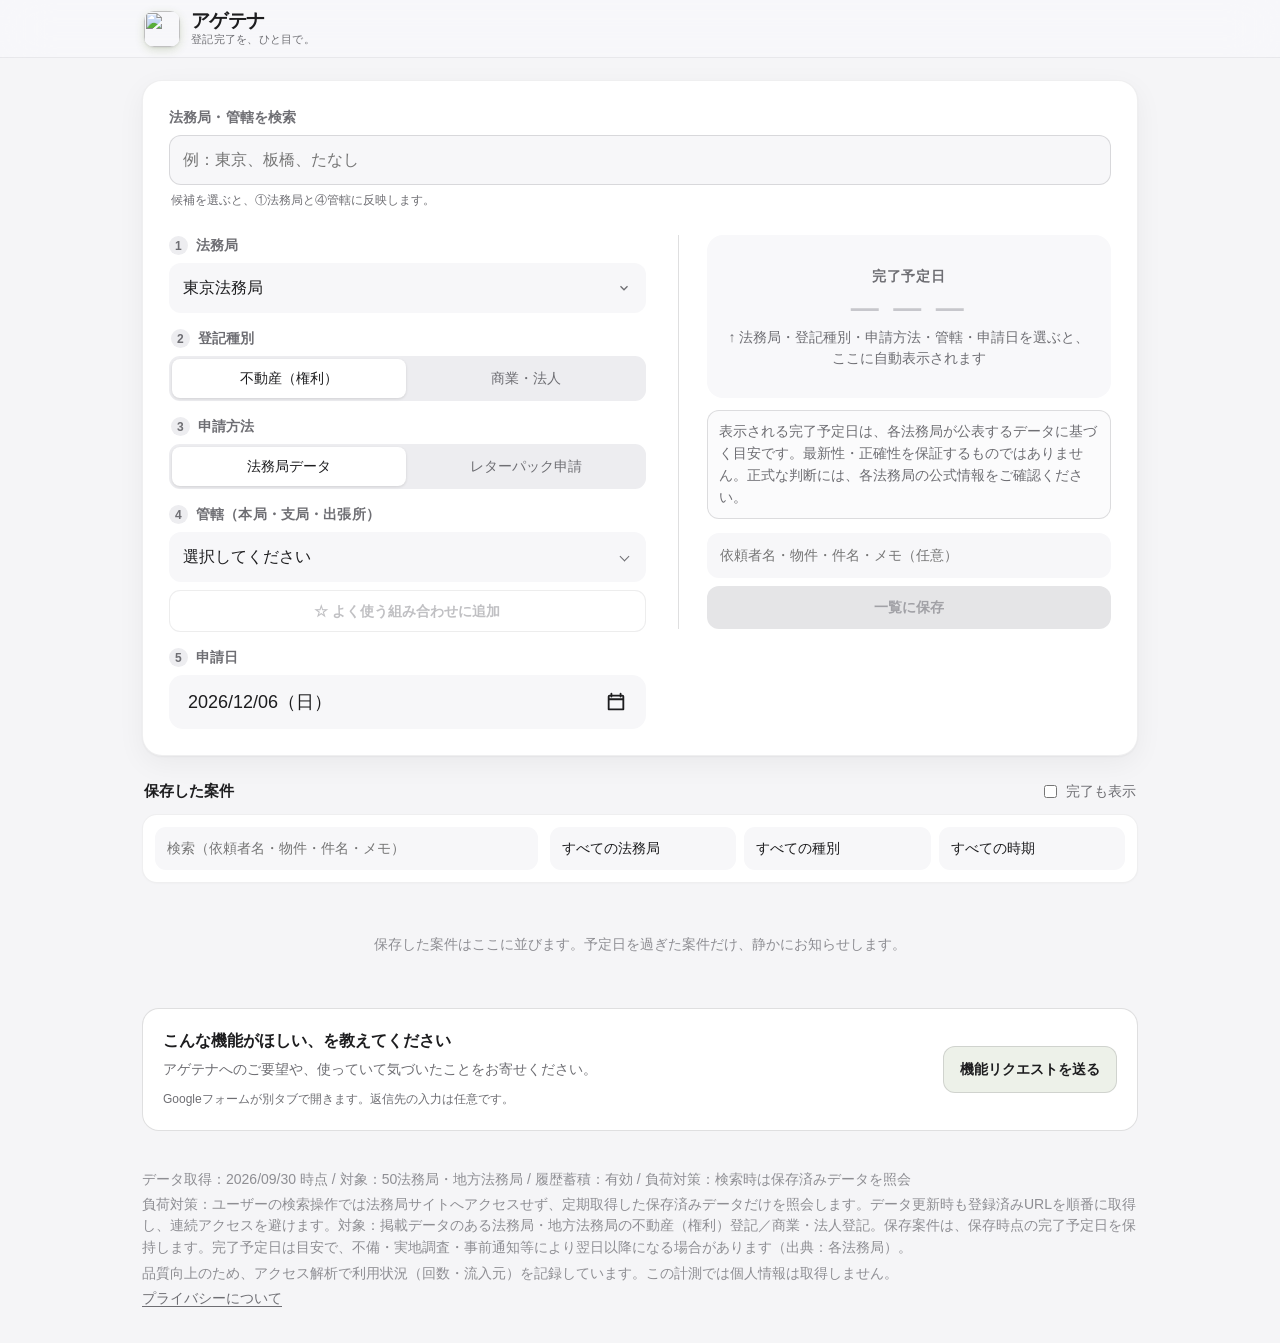
==== commit 49796e67: "fix: allow editing report text before copying" ====
--- a/app/index.html
+++ b/app/index.html
@@ -246,7 +246,7 @@
       </div>
       <button id="report-close" class="report-sheet__close" type="button" aria-label="閉じる">×</button>
     </div>
-    <textarea id="report-text" class="report-sheet__text" readonly aria-label="申請報告文"></textarea>
+    <textarea id="report-text" class="report-sheet__text" aria-label="申請報告文"></textarea>
     <button id="report-copy" class="btn btn--primary report-sheet__copy" type="button">文面をコピー</button>
   </dialog>
 
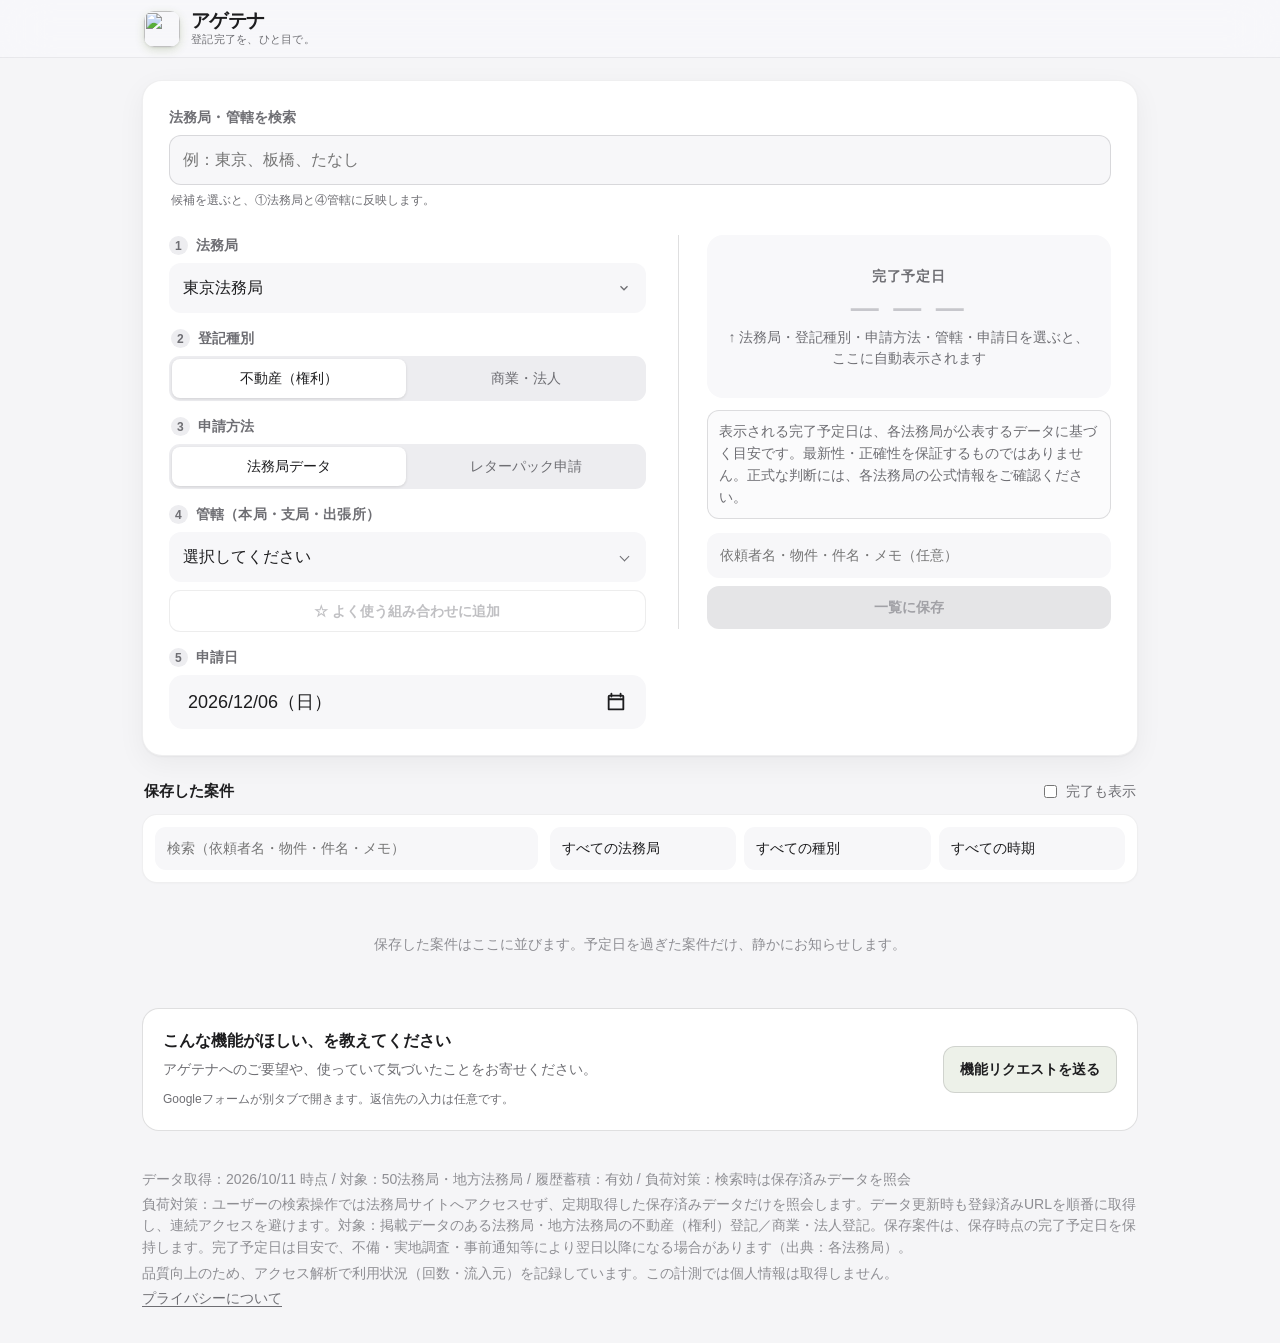
==== commit ea9d80fd: "fix: v1.3.17 セキュリティ修正と事務所共有モードのアクセスログ Claude と Codex のクロスレビュー指摘への対応。 - 共有モード: ログアウト失敗時も端末のセッションを確実に破" ====
--- a/app/index.html
+++ b/app/index.html
@@ -2,6 +2,8 @@
 <html lang="ja">
 <head>
   <meta charset="UTF-8" />
+  <meta http-equiv="Content-Security-Policy" content="object-src 'none'; base-uri 'self'; form-action 'self'" />
+  <meta name="referrer" content="strict-origin-when-cross-origin" />
   <meta name="viewport" content="width=device-width, initial-scale=1, viewport-fit=cover" />
   <meta name="theme-color" content="#f5f5f7" />
   <meta name="apple-mobile-web-app-capable" content="yes" />
@@ -258,7 +260,7 @@
   </footer>
 
   <script src="shared-config.js?v=20260803-v137"></script>
-  <script src="app.js?v=20260928-maintenance"></script>
+  <script src="app.js?v=20261011-v1317-security"></script>
   <script data-goatcounter="https://agetena.goatcounter.com/count"
         async src="//gc.zgo.at/count.js"></script>
 </body>
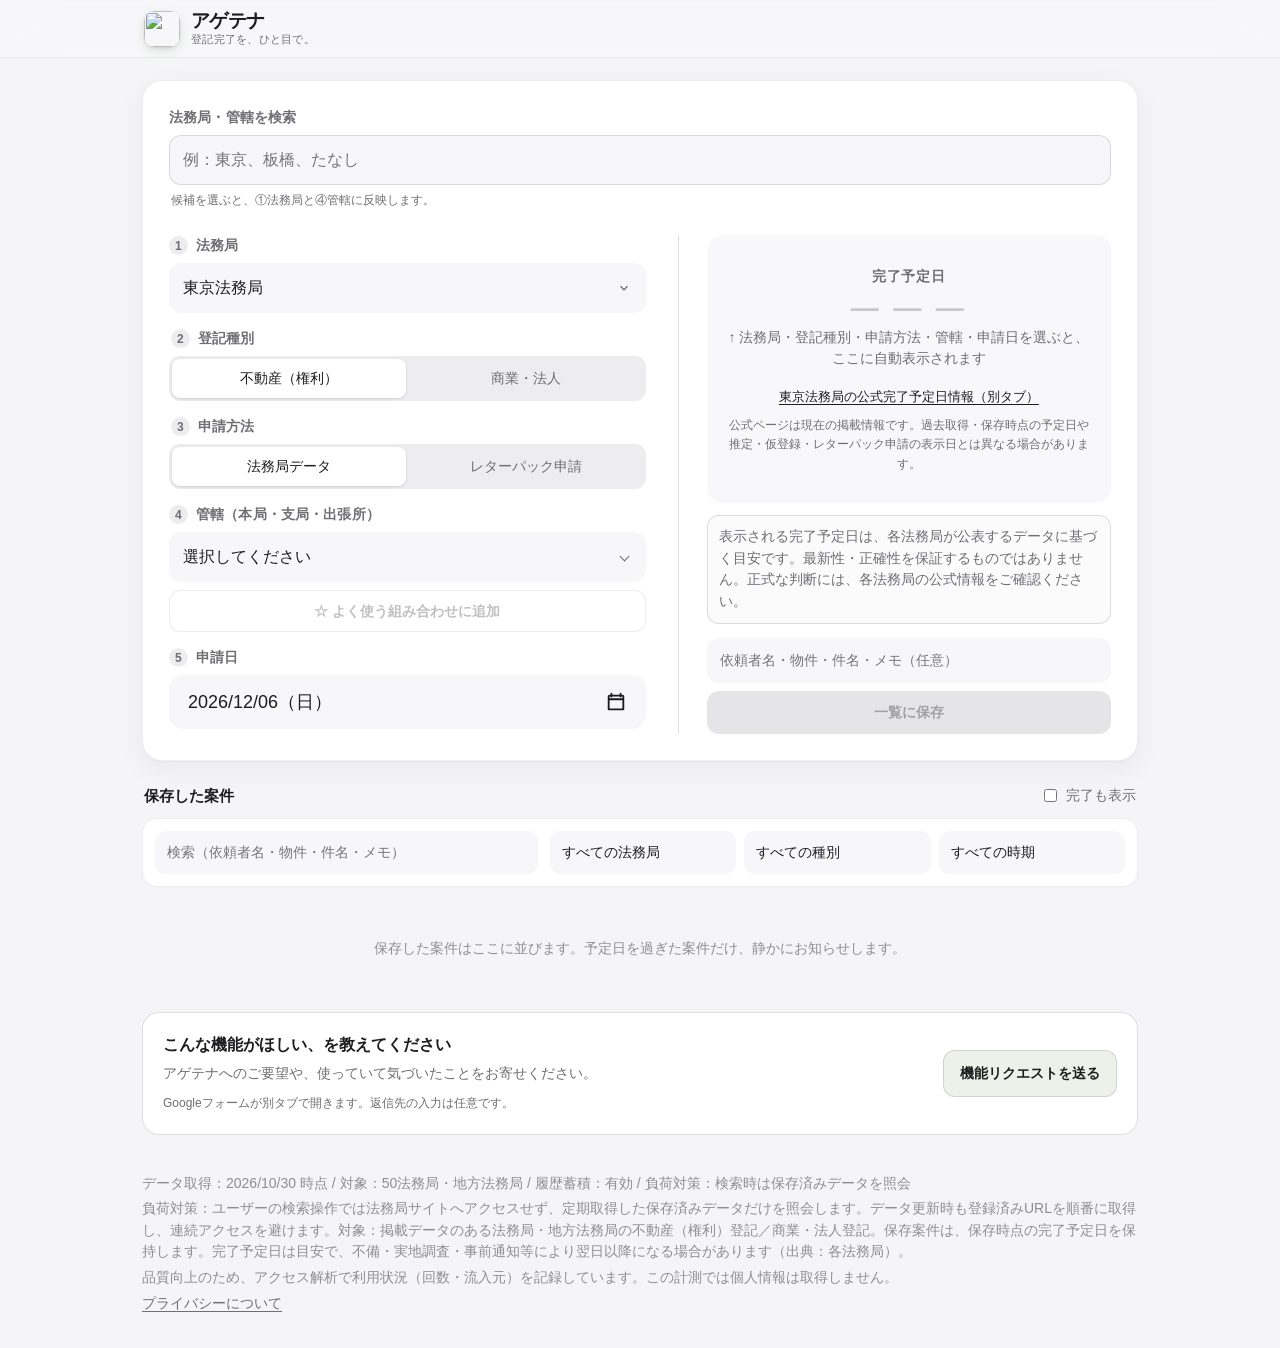
==== commit 5f7085c7: "feat: 完了予定日の検索結果と保存案件に公式参照元リンクを追加" ====
--- a/app/index.html
+++ b/app/index.html
@@ -14,7 +14,7 @@
   <link rel="manifest" href="manifest.webmanifest?v=20260710-agetena" />
   <link rel="apple-touch-icon" sizes="180x180" href="apple-touch-icon.png?v=20260719-v112" />
   <link rel="icon" href="icon.svg?v=20260719-v112" />
-  <link rel="stylesheet" href="styles.css?v=20260913-native-date" />
+  <link rel="stylesheet" href="styles.css?v=20261030-official-source" />
   <!-- Google tag (gtag.js) -->
   <script async src="https://www.googletagmanager.com/gtag/js?id=G-985J90RYS6"></script>
   <script>
@@ -125,6 +125,7 @@
         <div class="result__caption">完了予定日</div>
         <div class="result__date" id="result-date">— — —</div>
         <div class="result__hint" id="result-hint">↑ 法務局・登記種別・管轄・申請日を選ぶと、ここに自動表示されます</div>
+        <div id="result-source" class="official-source" hidden></div>
         <button id="result-calendar" class="result__calendar" type="button" hidden>
           <strong>日付を選んで保存</strong>
           <span>登録日と案件名を確認</span>
@@ -260,7 +261,7 @@
   </footer>
 
   <script src="shared-config.js?v=20260803-v137"></script>
-  <script src="app.js?v=20261011-v1317-security"></script>
+  <script src="app.js?v=20261030-official-source"></script>
   <script data-goatcounter="https://agetena.goatcounter.com/count"
         async src="//gc.zgo.at/count.js"></script>
 </body>
--- a/app/styles.css
+++ b/app/styles.css
@@ -892,3 +892,10 @@
 .feature-request__link:hover { background:var(--surface-soft); }
 .feature-request__link:focus-visible { outline:2px solid var(--focus); outline-offset:3px; }
 @media(min-width:960px) { .feature-request { flex-direction:row; align-items:center; justify-content:space-between; gap:24px; } .feature-request__link { flex-shrink:0; } }
+
+/* 公式情報は、保存・推定した日付の根拠と区別して表示する。 */
+.official-source { margin-top: 10px; font-size: 13px; line-height: 1.6; }
+.official-source[hidden] { display: none; }
+.official-source a { display: inline-block; padding: 8px 0; color: var(--text); text-decoration: underline; text-underline-offset: 3px; overflow-wrap: anywhere; }
+.official-source a:focus-visible { outline: 3px solid #678a36; outline-offset: 3px; border-radius: 2px; }
+.official-source span { display: block; color: var(--text-secondary); font-size: 12px; }
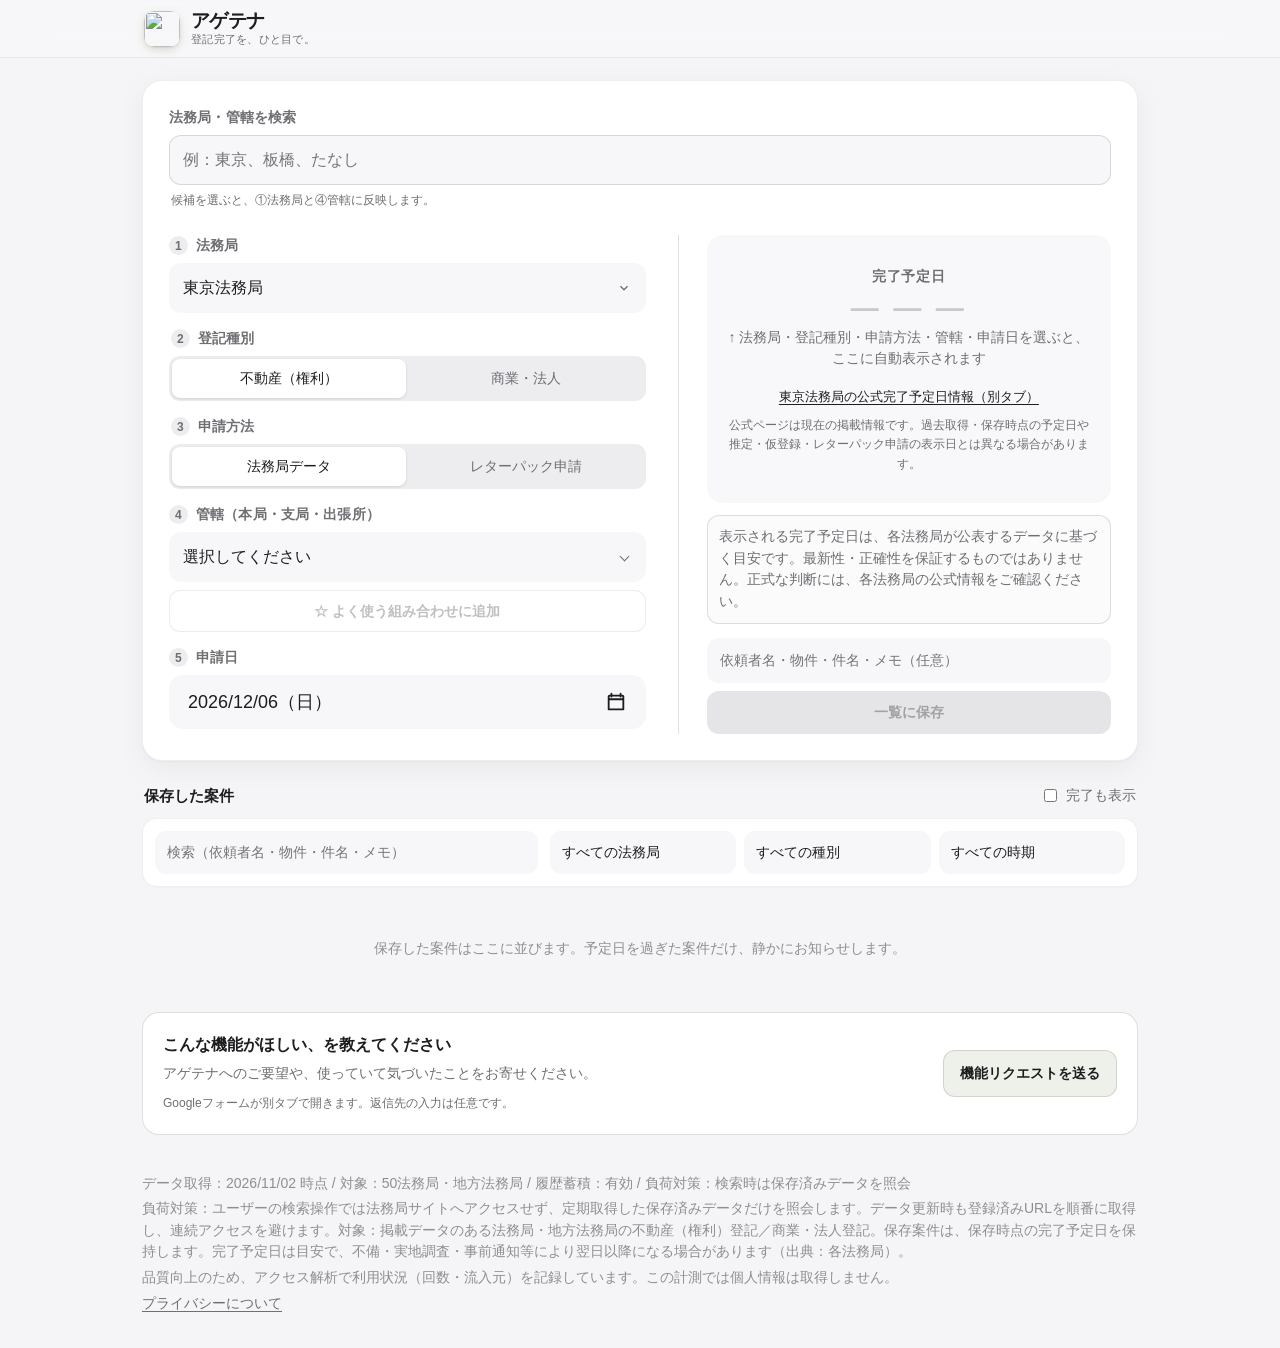
==== commit 80aa8e55: "feat: add verified nationwide office contacts (v1.4.0)" ====
--- a/app/index.html
+++ b/app/index.html
@@ -14,7 +14,7 @@
   <link rel="manifest" href="manifest.webmanifest?v=20260710-agetena" />
   <link rel="apple-touch-icon" sizes="180x180" href="apple-touch-icon.png?v=20260719-v112" />
   <link rel="icon" href="icon.svg?v=20260719-v112" />
-  <link rel="stylesheet" href="styles.css?v=20261030-official-source" />
+  <link rel="stylesheet" href="styles.css?v=20261102-national-contacts" />
   <!-- Google tag (gtag.js) -->
   <script async src="https://www.googletagmanager.com/gtag/js?id=G-985J90RYS6"></script>
   <script>
@@ -261,7 +261,9 @@
   </footer>
 
   <script src="shared-config.js?v=20260803-v137"></script>
-  <script src="app.js?v=20261030-official-source"></script>
+  <script src="data/office-contacts.js?v=20261102-national-contacts"></script>
+  <script src="office-contacts.js?v=20261102-national-contacts"></script>
+  <script src="app.js?v=20261102-national-contacts"></script>
   <script data-goatcounter="https://agetena.goatcounter.com/count"
         async src="//gc.zgo.at/count.js"></script>
 </body>
--- a/app/styles.css
+++ b/app/styles.css
@@ -899,3 +899,40 @@
 .official-source a { display: inline-block; padding: 8px 0; color: var(--text); text-decoration: underline; text-underline-offset: 3px; overflow-wrap: anywhere; }
 .official-source a:focus-visible { outline: 3px solid #678a36; outline-offset: 3px; border-radius: 2px; }
 .official-source span { display: block; color: var(--text-secondary); font-size: 12px; }
+
+/* 連絡先は公式情報の隣の控えめな入口から展開する。 */
+.office-contact { display: inline; margin-left: 14px; text-align: left; }
+.office-contact[open] { display: block; margin: 0; }
+.office-contact__toggle {
+  display: inline-block; padding: 10px 2px; min-height: 44px;
+  color: var(--text-secondary); font-size: 13px; cursor: pointer;
+  text-decoration: underline; text-underline-offset: 3px; list-style: none;
+}
+.office-contact__toggle::-webkit-details-marker { display: none; }
+.office-contact__toggle:focus-visible, .office-contact__copy:focus-visible {
+  outline: 3px solid #678a36; outline-offset: 3px; border-radius: 4px;
+}
+.office-contact__panel {
+  margin: 3px 0 10px; padding: 12px 14px; border: 1px solid #dce5ce;
+  border-radius: 12px; background: #f8faf5; color: var(--text);
+  line-height: 1.6; overflow-wrap: anywhere;
+}
+.office-contact__panel p { margin: 5px 0; }
+.office-contact__panel .office-contact__number {
+  color: var(--text); font-size: 21px; font-weight: 650; user-select: all;
+}
+.office-contact__actions { display: flex; flex-wrap: wrap; gap: 10px; align-items: center; margin-top: 7px; }
+.office-contact__copy {
+  padding: 8px 12px; min-height: 44px; border: 1px solid #d3dcc6;
+  border-radius: 8px; background: white; color: #476521; font: inherit; cursor: pointer;
+}
+.office-contact__panel a.office-contact__call { display: none; }
+.office-contact__status, .office-contact__verified, .office-contact__scope,
+.office-contact__evidence, .office-contact__updated {
+  color: var(--text-secondary); font-size: 12px;
+}
+.office-contact__status:empty { display: none; }
+.office-contact__copy-buffer { position: fixed; top: 0; left: -9999px; }
+@media (max-width: 700px), (pointer: coarse) {
+  .office-contact__panel a.office-contact__call { display: inline-block; min-height: 44px; padding: 10px 4px; }
+}
